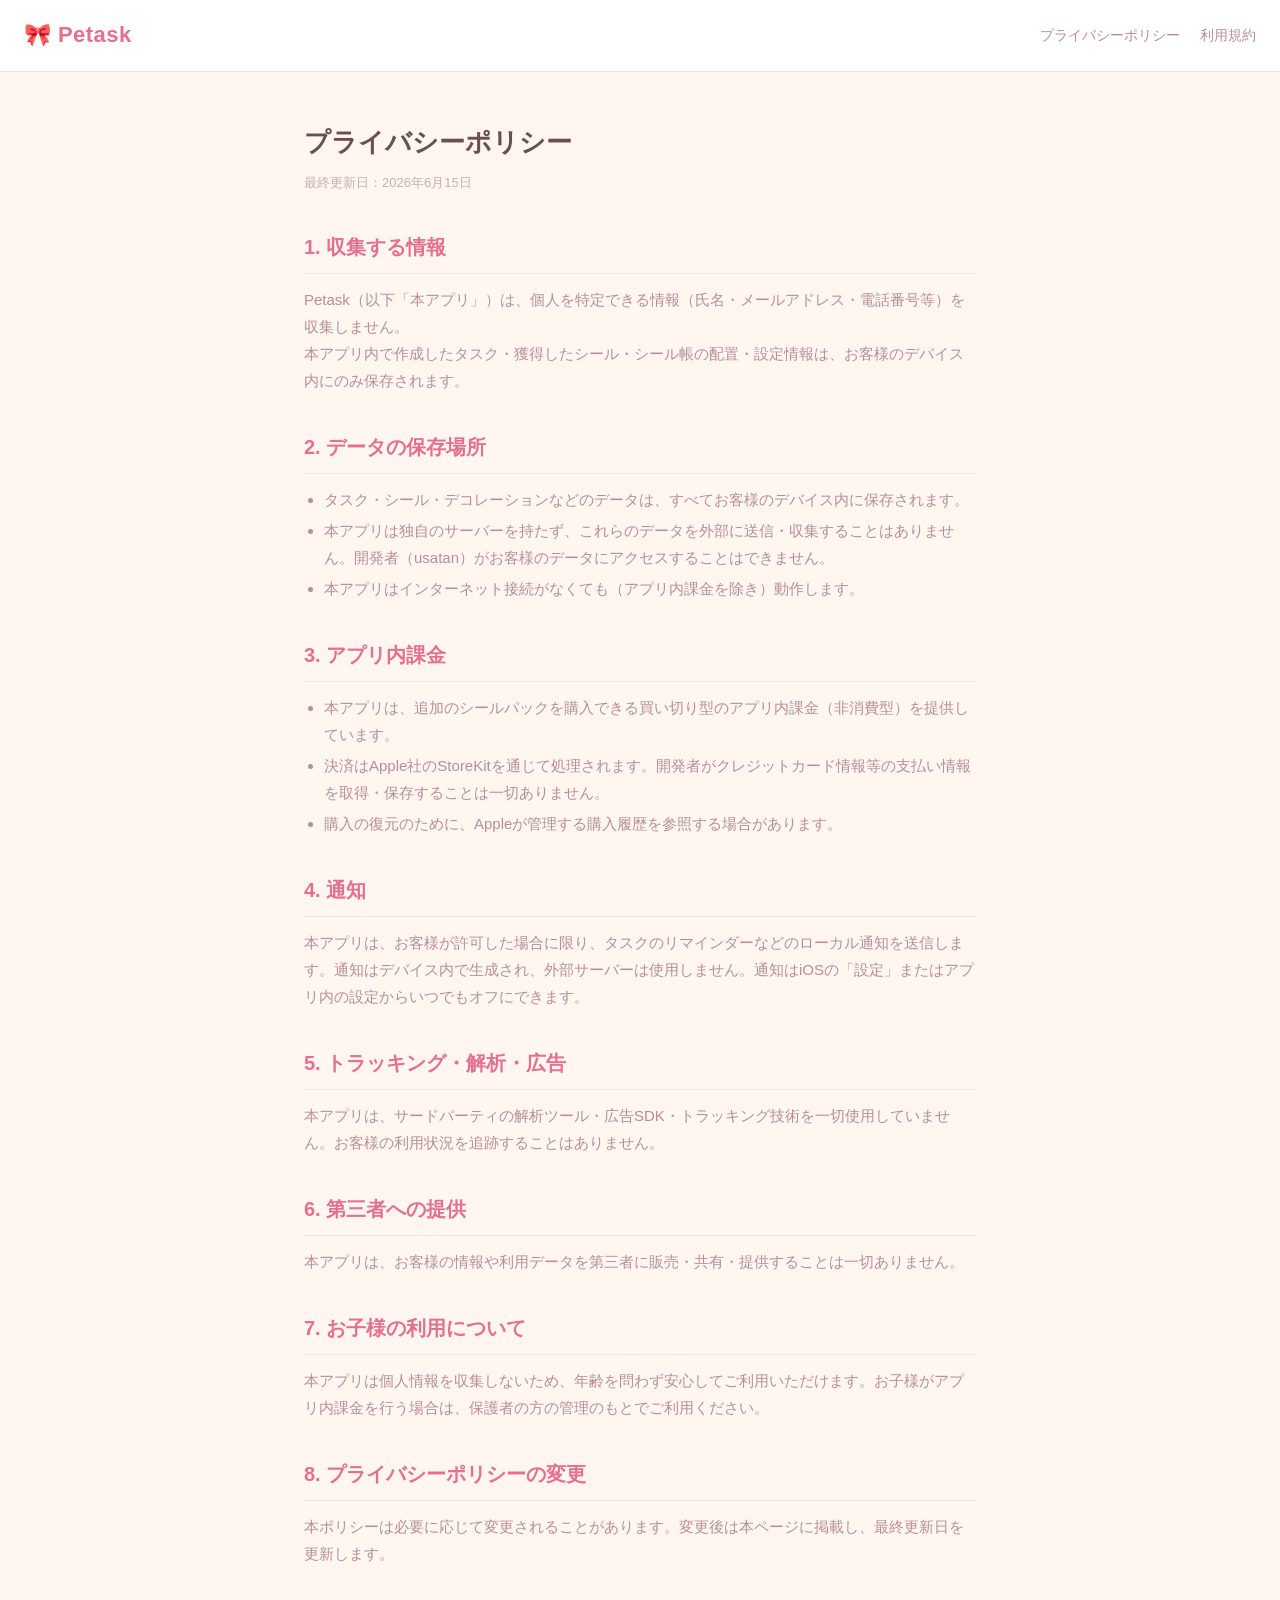
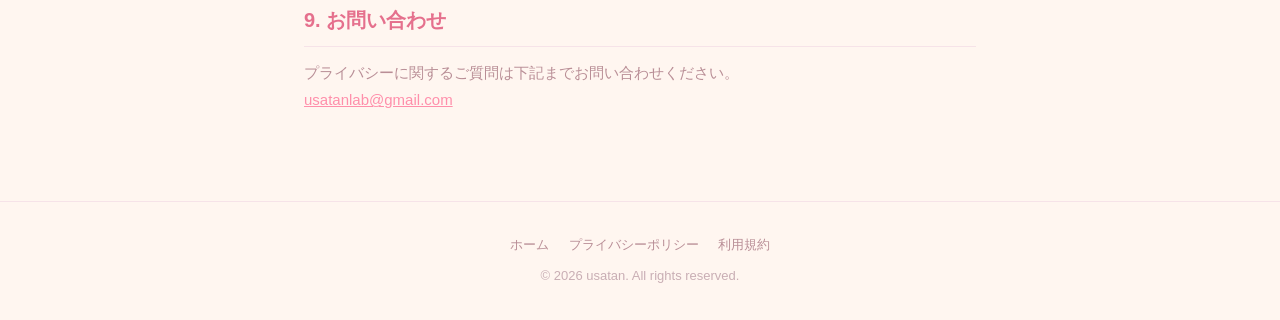
==== privacy.html @ c9a031a3 "Petask サポートサイトの初回コミット Co-Authored-By: Claude Opus 4.8 <noreply@anthropic.com>" ====
<!DOCTYPE html>
<html lang="ja">
<head>
  <meta charset="UTF-8" />
  <meta name="viewport" content="width=device-width, initial-scale=1.0" />
  <title>プライバシーポリシー — Petask</title>
  <link rel="stylesheet" href="style.css" />
</head>
<body>

<header>
  <a href="index.html" style="text-decoration: none;">
    <span class="logo">🎀 Petask</span>
  </a>
  <nav>
    <a href="privacy.html">プライバシーポリシー</a>
    <a href="terms.html">利用規約</a>
  </nav>
</header>

<div class="section prose">
  <h1 style="font-size: 26px; font-weight: 700; margin-bottom: 6px; color: var(--text);">プライバシーポリシー</h1>
  <p class="updated">最終更新日：2026年6月15日</p>

  <h2>1. 収集する情報</h2>
  <p>
    Petask（以下「本アプリ」）は、個人を特定できる情報（氏名・メールアドレス・電話番号等）を収集しません。<br>
    本アプリ内で作成したタスク・獲得したシール・シール帳の配置・設定情報は、お客様のデバイス内にのみ保存されます。
  </p>

  <h2>2. データの保存場所</h2>
  <ul>
    <li>タスク・シール・デコレーションなどのデータは、すべてお客様のデバイス内に保存されます。</li>
    <li>本アプリは独自のサーバーを持たず、これらのデータを外部に送信・収集することはありません。開発者（usatan）がお客様のデータにアクセスすることはできません。</li>
    <li>本アプリはインターネット接続がなくても（アプリ内課金を除き）動作します。</li>
  </ul>

  <h2>3. アプリ内課金</h2>
  <ul>
    <li>本アプリは、追加のシールパックを購入できる買い切り型のアプリ内課金（非消費型）を提供しています。</li>
    <li>決済はApple社のStoreKitを通じて処理されます。開発者がクレジットカード情報等の支払い情報を取得・保存することは一切ありません。</li>
    <li>購入の復元のために、Appleが管理する購入履歴を参照する場合があります。</li>
  </ul>

  <h2>4. 通知</h2>
  <p>
    本アプリは、お客様が許可した場合に限り、タスクのリマインダーなどのローカル通知を送信します。通知はデバイス内で生成され、外部サーバーは使用しません。通知はiOSの「設定」またはアプリ内の設定からいつでもオフにできます。
  </p>

  <h2>5. トラッキング・解析・広告</h2>
  <p>
    本アプリは、サードパーティの解析ツール・広告SDK・トラッキング技術を一切使用していません。お客様の利用状況を追跡することはありません。
  </p>

  <h2>6. 第三者への提供</h2>
  <p>
    本アプリは、お客様の情報や利用データを第三者に販売・共有・提供することは一切ありません。
  </p>

  <h2>7. お子様の利用について</h2>
  <p>
    本アプリは個人情報を収集しないため、年齢を問わず安心してご利用いただけます。お子様がアプリ内課金を行う場合は、保護者の方の管理のもとでご利用ください。
  </p>

  <h2>8. プライバシーポリシーの変更</h2>
  <p>
    本ポリシーは必要に応じて変更されることがあります。変更後は本ページに掲載し、最終更新日を更新します。
  </p>

  <h2>9. お問い合わせ</h2>
  <p>
    プライバシーに関するご質問は下記までお問い合わせください。<br>
    <a href="mailto:usatanlab@gmail.com?subject=Petask%20プライバシーに関するお問い合わせ" style="color: var(--primary);">usatanlab@gmail.com</a>
  </p>
</div>

<footer>
  <p>
    <a href="index.html">ホーム</a>
    <a href="privacy.html">プライバシーポリシー</a>
    <a href="terms.html">利用規約</a>
  </p>
  <p style="margin-top: 8px;">© 2026 usatan. All rights reserved.</p>
</footer>

</body>
</html>
---- style.css ----
:root {
  --bg: #FFF6F0;
  --surface: #FFFFFF;
  --primary: #FF8FAB;
  --primary-dark: #E5708D;
  --accent: #C8B6FF;
  --text: #6B4F4F;
  --text-sub: #B98E96;
  --border: #F6E3E8;
  --radius: 18px;
}

* { margin: 0; padding: 0; box-sizing: border-box; }

body {
  background: var(--bg);
  color: var(--text);
  font-family: -apple-system, "Hiragino Maru Gothic ProN", "Hiragino Sans", sans-serif;
  line-height: 1.75;
  font-size: 16px;
}

/* ── Header ── */
header {
  background: var(--surface);
  border-bottom: 1px solid var(--border);
  padding: 16px 24px;
  display: flex;
  align-items: center;
  gap: 12px;
}

header .logo {
  font-size: 22px;
  font-weight: 700;
  color: var(--primary-dark);
  letter-spacing: 0.02em;
}

header nav {
  margin-left: auto;
  display: flex;
  gap: 20px;
}

header nav a {
  color: var(--text-sub);
  text-decoration: none;
  font-size: 14px;
}

header nav a:hover { color: var(--primary); }

/* ── Hero ── */
.hero {
  text-align: center;
  padding: 72px 24px 56px;
}

.hero .app-icon {
  width: 100px;
  height: 100px;
  border-radius: 24px;
  background: linear-gradient(135deg, #FFD9E6 0%, #FF8FAB 60%, #C8B6FF 100%);
  display: inline-flex;
  align-items: center;
  justify-content: center;
  font-size: 50px;
  margin-bottom: 24px;
  box-shadow: 0 8px 24px rgba(255,143,171,0.35);
}

.hero h1 {
  font-size: 36px;
  font-weight: 700;
  color: var(--text);
  margin-bottom: 8px;
}

.hero .tagline {
  font-size: 18px;
  color: var(--text-sub);
  margin-bottom: 32px;
}

/* ── Section ── */
.section {
  max-width: 720px;
  margin: 0 auto;
  padding: 48px 24px;
}

.section h2 {
  font-size: 22px;
  font-weight: 700;
  color: var(--primary-dark);
  margin-bottom: 24px;
  padding-bottom: 10px;
  border-bottom: 2px solid var(--border);
}

/* ── Feature Grid ── */
.features {
  display: grid;
  grid-template-columns: repeat(auto-fit, minmax(280px, 1fr));
  gap: 16px;
  margin-top: 8px;
}

.feature-card {
  background: var(--surface);
  border: 1px solid var(--border);
  border-radius: var(--radius);
  padding: 24px;
}

.feature-card .icon {
  font-size: 28px;
  margin-bottom: 12px;
}

.feature-card h3 {
  font-size: 16px;
  font-weight: 700;
  margin-bottom: 6px;
  color: var(--text);
}

.feature-card p {
  font-size: 14px;
  color: var(--text-sub);
  line-height: 1.65;
}

/* ── Contact ── */
.contact-box {
  background: var(--surface);
  border: 1px solid var(--border);
  border-radius: var(--radius);
  padding: 32px;
  text-align: center;
}

.contact-box p {
  color: var(--text-sub);
  margin-bottom: 16px;
  font-size: 15px;
}

.contact-box a.email-link {
  display: inline-block;
  background: var(--primary);
  color: #fff;
  text-decoration: none;
  padding: 12px 28px;
  border-radius: 50px;
  font-size: 15px;
  font-weight: 600;
}

.contact-box a.email-link:hover { background: var(--primary-dark); }

/* ── Prose (privacy / terms) ── */
.prose h2 {
  font-size: 20px;
  font-weight: 700;
  color: var(--primary-dark);
  margin: 36px 0 12px;
  padding-bottom: 8px;
  border-bottom: 1px solid var(--border);
}

.prose h2:first-child { margin-top: 0; }

.prose p, .prose li {
  font-size: 15px;
  color: var(--text-sub);
  line-height: 1.8;
}

.prose ul {
  padding-left: 20px;
  margin: 8px 0;
}

.prose li { margin-bottom: 4px; }

.prose .updated {
  font-size: 13px;
  color: #C9AEB4;
  margin-bottom: 32px;
}

/* ── Footer ── */
footer {
  text-align: center;
  padding: 32px 24px;
  font-size: 13px;
  color: #C9AEB4;
  border-top: 1px solid var(--border);
  margin-top: 40px;
}

footer a { color: var(--text-sub); text-decoration: none; margin: 0 8px; }
footer a:hover { color: var(--primary); }

@media (max-width: 480px) {
  .hero h1 { font-size: 28px; }
  .hero .tagline { font-size: 16px; }
  header nav { gap: 12px; }
}
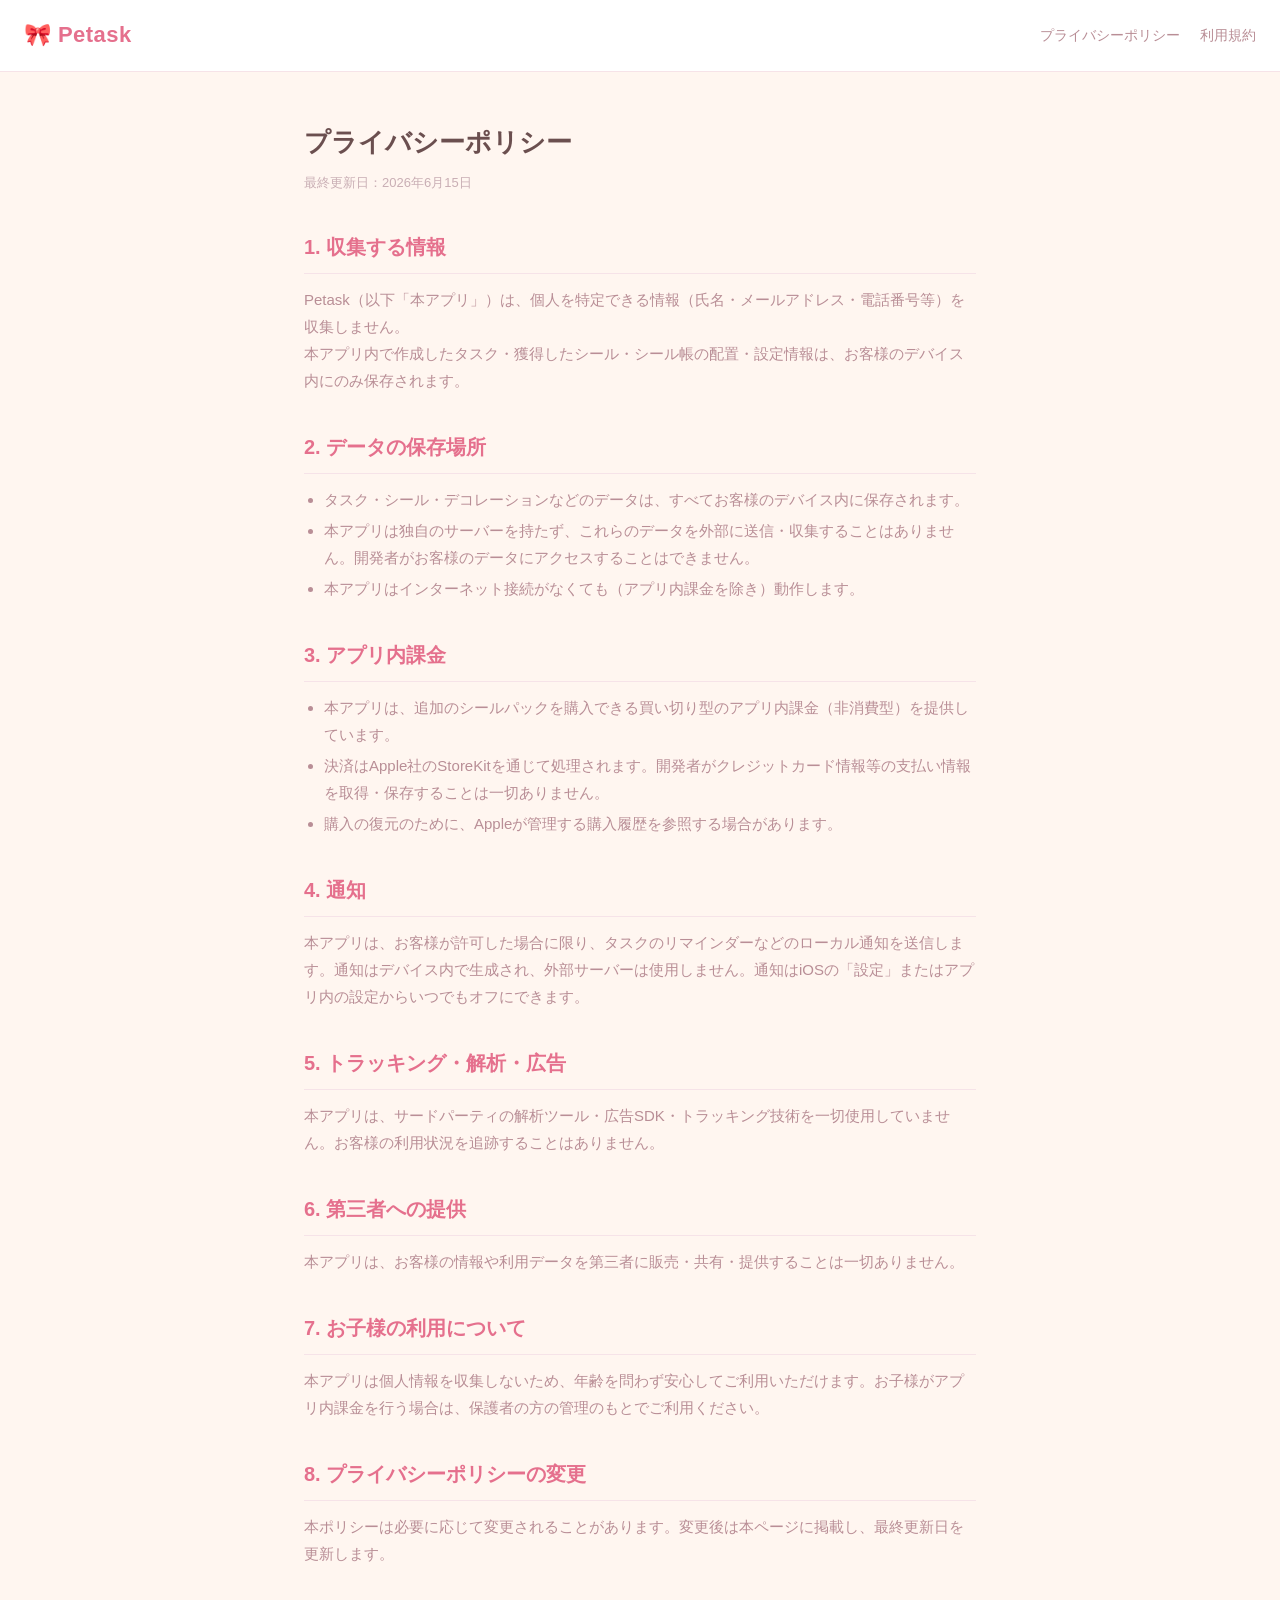
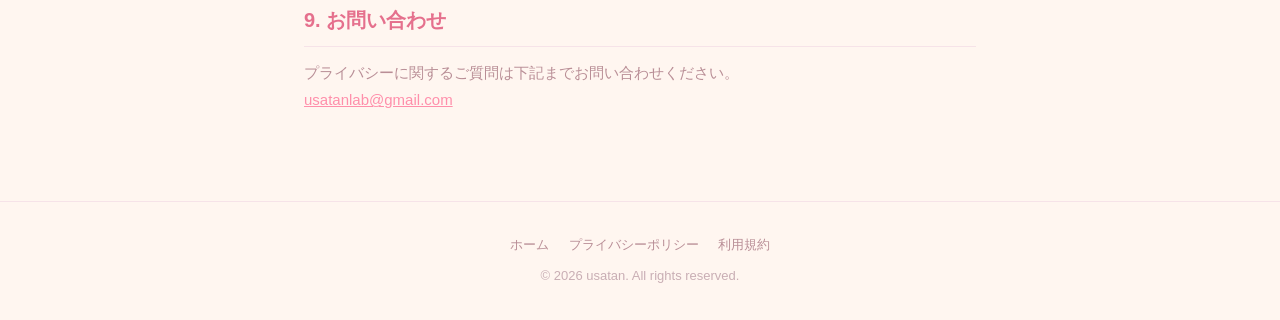
==== commit 3ed268d1: "規約・プライバシーの「開発者（usatan）」を「開発者」に変更 Co-Authored-By: Claude Opus 5 <noreply@anthropic.com>" ====
--- a/privacy.html
+++ b/privacy.html
@@ -31,7 +31,7 @@
   <h2>2. データの保存場所</h2>
   <ul>
     <li>タスク・シール・デコレーションなどのデータは、すべてお客様のデバイス内に保存されます。</li>
-    <li>本アプリは独自のサーバーを持たず、これらのデータを外部に送信・収集することはありません。開発者（usatan）がお客様のデータにアクセスすることはできません。</li>
+    <li>本アプリは独自のサーバーを持たず、これらのデータを外部に送信・収集することはありません。開発者がお客様のデータにアクセスすることはできません。</li>
     <li>本アプリはインターネット接続がなくても（アプリ内課金を除き）動作します。</li>
   </ul>
 
